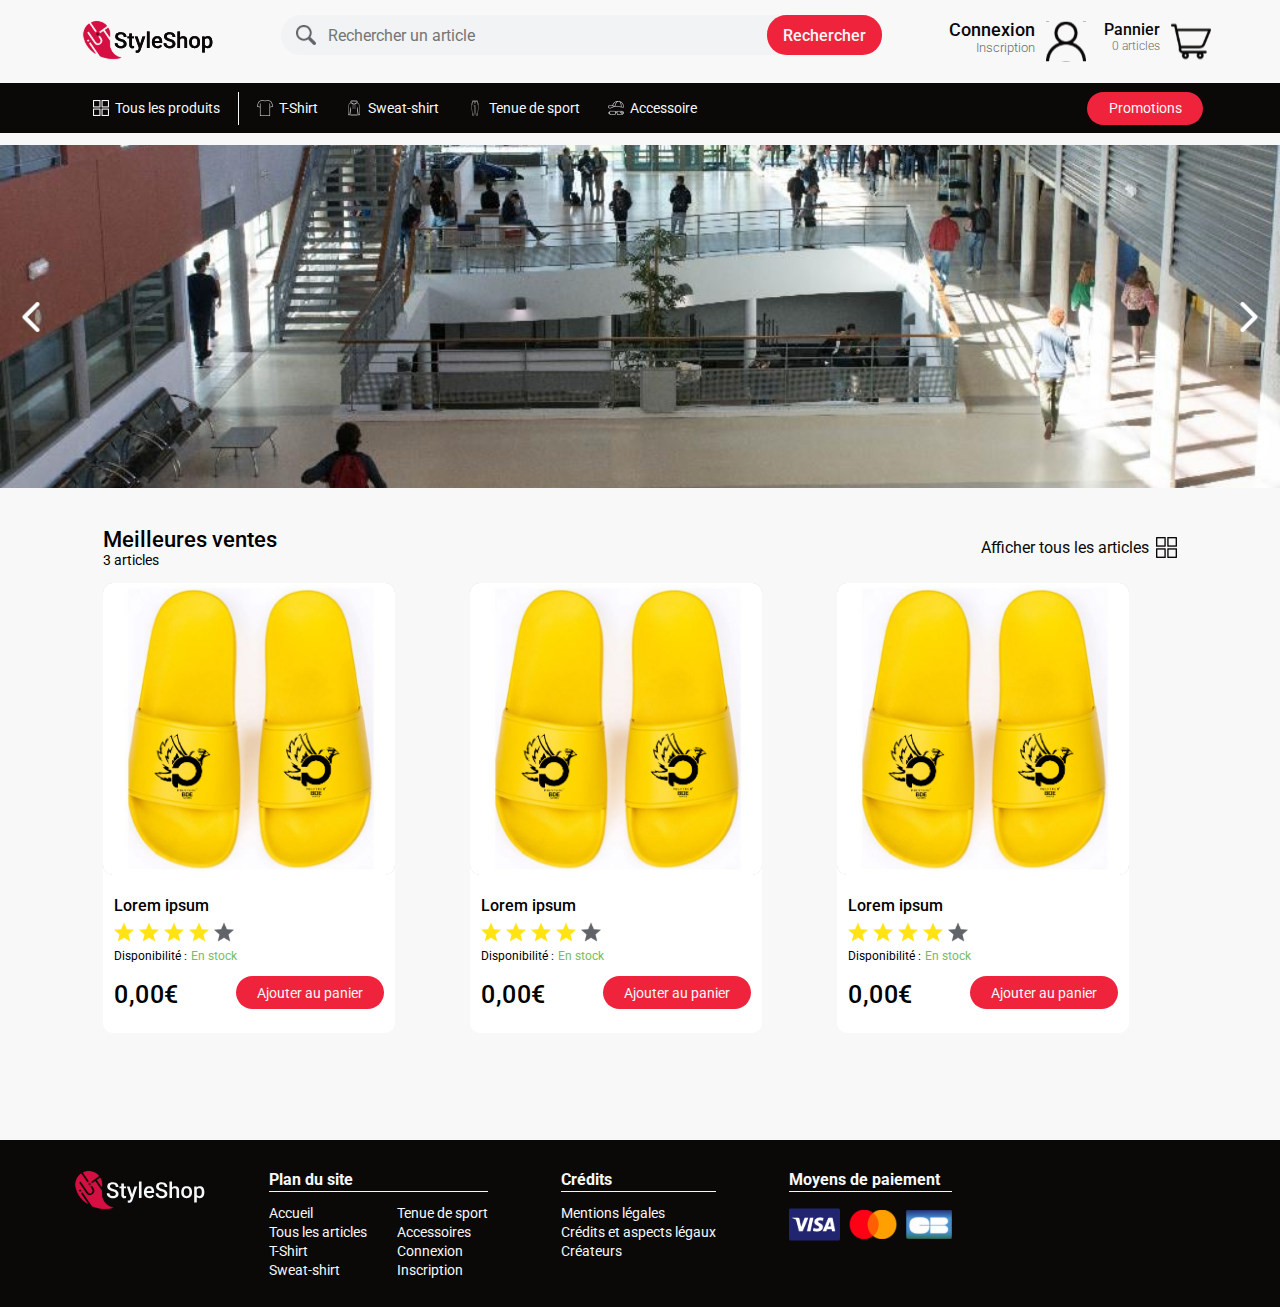
==== index.html @ cb9020a0 "Correction" ====
<!DOCTYPE html>
<html lang="fr">
<head>
    <meta charset="UTF-8">
    <meta http-equiv="X-UA-Compatible" content="IE=edge">
    <meta name="viewport" content="width=device-width, initial-scale=1.0">
    <title>IutStyleShop</title>
    <link rel="stylesheet" href="./styles/variables.css">
    <link rel="stylesheet" href="./styles/general.css">
    <link rel="stylesheet" href="./styles/homePage.css">
    <link rel="stylesheet" href="./styles/carousel.css">
</head>
<body>
    <header>
        <div class="header-top">
            <a class="link-to-home" href="index.html"><img src="assets/images/Header-Image/logo.svg" alt="Image logo"></a>
            <label class="search-bar" for="search"><!-- Search bar -->
                <div>
                    <img alt="Image of loupe" src="assets/images/loupe.svg" class="image-loupe">
                    <input type="text" id="search" name="search" placeholder="Rechercher un article">
                </div>
                <a class="small-size button important-text" id="button-rechercher" href="#">Rechercher</a>
            </label>
            <div>
                <button class="navigation-link-header">
                    <div>
                        <span class="navigation-link-header-title">Connexion</span>
                        <span class="navigation-link-header-desc">Inscription</span>
                    </div>
                    <img alt="Image of user" src="assets/images/user.svg">
                </button>
                <a class="navigation-link-header" href="cart.html">
                    <div id="shopping-cart-text">
                        <span class="navigation-link-header-title">Pannier</span>
                        <span class="navigation-link-header-desc">0 articles</span>
                    </div>
                    <img alt="Image of shopping cart" src="assets/images/Header-Image/panier.svg">
                </a>
            </div>
        </div>
        <div class="header-down">
            <div class="header-down-link">
                <a href="all-products/">
                    <img src="assets/images/Header-Image/grid.svg" alt="grid">
                    <span>Tous les produits</span>
                </a>
                <img src="assets/images/Header-Image/line.svg" alt="horizontal-line" class="horizontal-line">
                <a>
                    <img src="assets/images/Header-Image/t-shirt.svg" alt="t-shirt">
                    <span>T-Shirt</span>
                </a>
                <a>
                    <img src="assets/images/Header-Image/sweatshirt.svg" alt="sweatshirt">
                    <span>Sweat-shirt </span>
                </a>
                <a>
                    <img src="assets/images/Header-Image/jogger-pants.svg" alt="jogger-pants">
                    <span>Tenue de sport</span>
                </a>
                <a>
                    <img src="assets/images/Header-Image/accessories.svg" alt="accessories">
                    <span>Accessoire</span>
                </a>
            </div>
            <a class="small-size button basic-text" href="#">Promotions</a>
        </div>
    </header>
    <!-- Carrousel -->
    <section class="carousel">
        <a class="prev"><img src="assets/icons/arrow.png" alt="Previous button"></a>
        <figure class="carousel-images">
            <img src="assets/images/img1.jpg" alt="1 image">
            <img src="assets/images/img2.jpg" alt="2 image">
            <img src="assets/images/img3.jpg" alt="3 image">
        </figure>
        <a class="next"><img src="assets/icons/arrow.png" alt="Next button"></a>
    </section>
    <!-- Section products -->
    <section id="bestsellers-section">
        <div id="header-products">
            <!-- Section title -->
            <div class="section-title">
                <span class="section-title-name">Meilleures ventes</span>
                <span class="section-title-results">3 articles</span>
            </div>
            <!-- Btn 'All products' -->
            <a class="header-products-btn" href="all-products/">
                Afficher tous les articles
                <img src="assets/icons/grid.png" alt="Grid">
            </a>
        </div>
        <div id="products">
            <!-- Article 1 -->
            <div class="boite_article">
                <img class="image" src="assets/articles/claquettes/claquettes.png" alt="Claquettes">
                <div class="bas_article">
                    <div class="medium-important-text">Lorem ipsum</div>
                    <div class="stars">
                        <img alt="Etoile Jaune" src="assets/icons/marquer-comme-star-preferee.svg">
                        <img alt="Etoile Jaune" src="assets/icons/marquer-comme-star-preferee.svg">
                        <img alt="Etoile Jaune" src="assets/icons/marquer-comme-star-preferee.svg">
                        <img alt="Etoile Jaune" src="assets/icons/marquer-comme-star-preferee.svg">
                        <img alt="Etoile Gris" src="assets/icons/marquer-comme-star-pas-preferee.svg">
                    </div>
                    <div class="availablity">
                        <div class="small-text">Disponibilité :</div>
                        <div class="small-text green">En stock</div>
                    </div>
                    <div class="price-btn">
                        <div class="price">0,00€</div>
                        <a class="button medium-size basic-text" href="#">Ajouter au panier</a>
                    </div>
                </div>
            </div>
            <!-- Article 2 -->
            <div class="boite_article">
                <img class="image" src="assets/articles/claquettes/claquettes.png" alt="Claquettes">
                <div class="bas_article">
                    <div class="medium-important-text">Lorem ipsum</div>
                    <div class="stars">
                        <img alt="Etoile Jaune" src="assets/icons/marquer-comme-star-preferee.svg">
                        <img alt="Etoile Jaune" src="assets/icons/marquer-comme-star-preferee.svg">
                        <img alt="Etoile Jaune" src="assets/icons/marquer-comme-star-preferee.svg">
                        <img alt="Etoile Jaune" src="assets/icons/marquer-comme-star-preferee.svg">
                        <img alt="Etoile Gris" src="assets/icons/marquer-comme-star-pas-preferee.svg">
                    </div>
                    <div class="availablity">
                        <div class="small-text">Disponibilité :</div>
                        <div class="small-text green">En stock</div>
                    </div>
                    <div class="price-btn">
                        <div class="price">0,00€</div>
                        <a class="button medium-size basic-text" href="#">Ajouter au panier</a>
                    </div>
                </div>
            </div>
            <!-- Article 3 -->
            <div class="boite_article">
                <img class="image" src="assets/articles/claquettes/claquettes.png" alt="Claquettes">
                <div class="bas_article">
                    <div class="medium-important-text">Lorem ipsum</div>
                    <div class="stars">
                        <img alt="Etoile Jaune" src="assets/icons/marquer-comme-star-preferee.svg">
                        <img alt="Etoile Jaune" src="assets/icons/marquer-comme-star-preferee.svg">
                        <img alt="Etoile Jaune" src="assets/icons/marquer-comme-star-preferee.svg">
                        <img alt="Etoile Jaune" src="assets/icons/marquer-comme-star-preferee.svg">
                        <img alt="Etoile Gris" src="assets/icons/marquer-comme-star-pas-preferee.svg">
                    </div>
                    <div class="availablity">
                        <div class="small-text">Disponibilité :</div>
                        <div class="small-text green">En stock</div>
                    </div>
                    <div class="price-btn">
                        <div class="price">0,00€</div>
                        <a class="button medium-size basic-text" href="#">Ajouter au panier</a>
                    </div>
                </div>
            </div>        
        </div>
    </section>
    <!-- Footer -->
    <footer>
        <img id="footer-logo" src="assets/icons/logo.svg" alt="IUTStyleShop logo">
        <!-- Sitemap -->
        <div class="footer-box-container">
            <h3 class="footer-box-title">Plan du site</h3>
            <div class="footer-box">
                <ul>
                    <li><a href="#">Accueil</a></li>
                    <li><a href="all-products/">Tous les articles</a></li>
                    <li><a href="#">T-Shirt</a></li>
                    <li><a href="#">Sweat-shirt</a></li>
                </ul>
                <ul>
                    <li><a href="#">Tenue de sport</a></li>
                    <li><a href="#">Accessoires</a></li>
                    <li><a href="#">Connexion</a></li>
                    <li><a href="#">Inscription</a></li>
                </ul>
            </div>
        </div>
        <!-- Credit -->
        <div class="footer-box-container">
            <h3 class="footer-box-title">Crédits</h3>
            <div class="footer-box">
                <ul>
                    <li><a href="#">Mentions légales</a></li>
                    <li><a href="#">Crédits et aspects légaux</a></li>
                    <li><a href="#">Créateurs</a></li>
                </ul>
            </div>
        </div>
        <!-- Payment methods -->
        <div class="footer-box-container">
            <h3 class="footer-box-title">Moyens de paiement</h3>
            <div class="footer-box">
                <div id="payment-methods-images">
                    <img src="assets/icons/visa.svg" alt="Visa logo">
                    <img src="assets/icons/mastercard.svg" alt="Mastercard logo">
                    <img src="assets/icons/card.svg" alt="CB logo">    
                </div>
            </div>
        </div>
    </footer>
</body>
<script src="./scripts/carousel.js"></script>
</html>
---- styles/variables.css ----
:root {
    /* Colors */
    --black: #0A0908;
    --dark-grey: #606368;
    --grey: #656D70;
    --green: #78BC61;
    --white: #F6F7F9;
    --red: #EF233C;
    --background : #F8F8F8;
    /* Fonts */
    font-size: 12px; /* Default size */
    --very-small : 1em;
    --small : 1.167em;
    --medium: 1.333em;
    --big: 1.833em;
}
---- styles/general.css ----
/* Font */
/* Roboto */
@import url('https://fonts.googleapis.com/css2?family=Roboto:ital,wght@0,100;0,300;0,400;0,500;0,700;0,900;1,100;1,300;1,400;1,500;1,700;1,900&display=swap');

/* General */
*{
    margin: 0;
    padding: 0;
    box-sizing: border-box;
}

body{
    background-color: var(--background);
    font-family: 'Roboto', sans-serif;
    min-height: 100vh;
}

/* Header */
header{
    width: 100%;
}

/*Start search-bar*/
.search-bar{
    display: flex;
    flex-direction: row;
    justify-content: space-between;
    background-color: #F1F3F4;
    border-radius: 20px;
    align-items: center;
    flex-grow: 1;
    height: fit-content;
}

.search-bar div:first-child{
    display: flex;
    align-items: center;
    width:100%;
    gap : 12px;
    padding: 10px 15px;
}
.search-bar div:first-child input , .search-bar div:first-child input:focus {
    font-family: 'Roboto';
    display: flex;
    font-size: var(--medium);
    font-weight: 400;

    width: 100%;

    border: none;
    background: none;
    outline:  none;
}

.image-loupe{
    width: 20px;
    -webkit-user-select: none;
    user-select: none;
}

#recherche-button{
    height: 100%;

}

/*End search-bar*/


/*---------------------------navigation-link-header----------------------------------*/
.navigation-link-header-title{
    font-family: 'Roboto';
    font-weight: 500;
    font-size: var(--medium);

    color: var(--black);
}

.navigation-link-header-desc{
    font-family: 'Roboto';
    font-weight: 300;
    font-size: var(--very-small);

    color: var(--grey);
}


.link-to-home{
    background: none;
    border:none;

    -webkit-user-select: none;
    user-select: none;
    padding: 5px;
    transition: filter 0.1s;

    cursor: pointer;
}

.navigation-link-header{
    display: flex;
    flex-direction: row;
    gap: 11px;

    background: none;
    border: none;
    text-decoration:none;
    transition: filter 0.1s;
    padding: 5px;

    cursor: pointer;
}

.navigation-link-header:hover, .link-to-home:hover{
    filter: opacity(0.7);
}

.navigation-link-header:active, .link-to-home:active{
    filter: opacity(0.4);
}

.navigation-link-header div{
    display: flex;
    flex-direction: column;
    text-align: end;
}

.navigation-link-header img{
    width: 40px;
}
/* Button */

#button-rechercher{
    max-width: 114px;
    height: 40px;
    border-radius: 19.5px;
}

/*text*/
.important-text{
    font-weight: 500;
    font-size: var(--medium);
    color: var(--white);
    line-height: 19px;
}

.basic-text{
    color: var(--white);
    font-size: var(--small);
}
.button{
    display: flex;
    padding: 0 16px;
    width: 100%;
    min-width: max-content;
    height: 33px;
    background-color: var(--red);
    border-radius:16.5px;
    cursor: pointer;
    justify-content: center;
    align-items: center;
    text-align: center;
    text-decoration: none;
    transition: filter 0.2s;
}
.button:hover{
    filter: brightness(0.8);
}
.button:active{
    filter: brightness(0.6);
}
.small-size{
    max-width:116px;
}
.medium-size{
    max-width:148px;
}

.big-size{
    max-width: 867px;
}

/*Article*/

.boite_article{
    display: flex;
    background: #FFFFFF;
    border-radius: 10px;
    max-width: 292px;
    width: 100%;
    flex-direction: column;
}

.boite_article .image{
    height: 292px;
    background: #D9D9D9;
    border-radius: 10px;
    margin-bottom: 7px;
    -webkit-user-select: none;
    user-select: none;
    cursor: pointer;
}

/*Article_panier*/
.article_rectangle{
    background: #FFFFFF;
    border-radius: 10px;
    width: 100%;
    height: 119px;
    display: flex;
    align-items: center;
}

.image_article_panier{
    background: #D9D9D9;
    border-radius: 10px;
    width:100%;
    height: 118px;
    display: flex;
    justify-content: flex-start;
}

.dispo_rect_article{
    padding-top: 25px;
    padding-left: 25px;
    padding-bottom: 38px;
    padding-right: 221px;
    display: flex;
    flex-direction: column;
    gap:4px;
}

.clickable{
    cursor:pointer
}


.quantity-size{
    max-width: 49px;
}

select {
    position : relative;
    appearance: none;
    background-color: transparent;
    background-image: url("data:image/svg+xml,%3Csvg xmlns='http://www.w3.org/2000/svg' width='8' height='8' viewBox='0 0 8 8'%3E%3Cpath d='M4 5L0 0h8L4 5z'/%3E%3C/svg%3E");
    background-repeat: no-repeat;
    background-position-x: calc(100% - 30%);
    background-position-y: 60%;
    border: none;
    -webkit-appearance: none;
    -moz-appearance: none;
    height: 21px;
    width: 100%;
    padding-left: 12px;
    padding-right: 8px;
    padding-top: 2px;
    padding-bottom: 3px;
    border: 1px solid var(--dark-grey);
    border-radius: 10.5px;
    display: flex;
    justify-content: center;
    align-items: center;
    font-weight: 400;
    font-size: 14px;
    line-height: 16px;
    color: var(--dark-grey);
    outline: none;
}


select:hover {
    box-shadow: 0px 0px 10px rgba(0, 0, 0, 0.5);
}

.price2{
    font-weight: 600;
    font-size: 22px;
    line-height: 26px;
    color: var(--dark-grey);
    padding-left: 74px;
    display: flex;
    justify-content: center;
    align-items: center;
}

.cross{
    padding-left: 74px;
    padding-right: 25px;
    display: flex;
    align-items:center;
    justify-content: center;
}
/*-------------------------------------------------------------*/

.header-down{
    background-color: var(--black);
    display: flex;
    flex-direction: row;
    justify-content: space-between;
    align-items: center;
    gap: 6px;
    padding: 1px 77px 1px 77px;
}


.header-down-link{
    display: flex;
    flex-direction: row;
    gap: 8px;
    align-items: center;
    padding: 6px;
}

.header-down div a{
    background: none;
    border: none;

    display: flex;
    flex-direction: row;
    padding: 10px;
    gap: 6px;

    text-decoration:none;
    transition: filter 0.1s;

    cursor: pointer;
}

.header-down div a:hover{
    filter: brightness(0.8)
}

.header-down div a:active{
    filter: brightness(0.6)
}



.header-down div a span{
    color: var(--white);

    font-family: 'Roboto';
    font-weight: 400;
    font-size: 14px;
}

.header-down div a img{
    height: 16px;
    width: 16px;
}

.horizontal-line{
    height : 33px;
}

/*-------------------------------------------------------------*/

.header-top{
    display: flex;
    flex-direction: row;
    gap: 62px;

    padding: 15px 64px 15px 77px;
    
}

.header-top div:last-child{
    display: flex;
    flex-direction: row;
    gap: 8px;
}


.medium-important-text{
    font-size: var(--medium);
    font-weight: 500;
}

.bas_article{
    padding-left: 11px;
    padding-right: 11px;
    padding-top: 14px;
    padding-bottom: 24px;
    display: flex;
    flex-direction: column;
    gap: 7px;
    cursor: pointer;
}

.stars{
    gap: 5px;
    display: flex;
    flex-direction: row;
    align-items: center;
}
.stars img{
    -webkit-user-select: none;
    user-select: none;
}

.availablity{
    display: flex;
    flex-direction: row;
    gap: 4px;;
}

.price{
    font-weight: 500;
    font-size: 25px;
    line-height: 29px;
    letter-spacing: 0.02em;
}

.green{
    color: var(--green);
}

.dark-grey{
    color:var(--dark-grey);
}

.price-btn{
    margin-top: 6px;
    display: flex;
    flex-direction: row;
    align-items: end;
    gap: 57px;
}

/* Section title and header-products */
#header-products{
    display: flex;
    flex-direction: row;
    justify-content: space-between;
}
.header-products-btn{
    display: flex;
    text-decoration: none;
    gap: 7px;
    align-items: center;
    font-size: var(--medium);
    color: var(--black);
    text-align: end;
    transition: filter 0.2s;
}
.header-products-btn:hover{
    filter: invert(43%) sepia(13%) saturate(211%) hue-rotate(150deg) brightness(94%) contrast(90%);
}

.section-title{
    display: flex;
    flex-direction: column;
}
.section-title-name{
    font-size: var(--big);
    font-weight: 500;
    width: max-content;
}
.section-title-results{
    font-size: var(--small);
}

/* Footer */
footer{
    padding: 30px 74px;
    background-color: var(--black);
    display: flex;
    color: var(--white);
    width: 100%;
    bottom: 0;
    gap: 4.69%;
}
#footer-logo{
    align-self: baseline;
}
.footer-box-container{
    margin: 0 10px;
    width: max-content;
}
.footer-box-title{
    font-size: var(--medium);
    font-weight: medium;
    margin-bottom: 2px;
}
.footer-box{
    display: flex;
    flex-flow: row nowrap;
    justify-content: space-between;
    align-items: center;
    border-top: 1px solid var(--white);
    padding-top: 7px;  
    gap: 30px;
}
.footer-box ul{
    gap: 5px;
    display: flex;
    flex-direction: column;
    margin-top: 7px;
}
.footer-box li{
    list-style: none;
    width: 100%;
    display: flex;
    line-height: var(--small);
}
.footer-box li a{
    font-size: var(--small);
    text-decoration: none;
    color: var(--white);
    width: 100%;
    white-space: nowrap;
}
.footer-box li a:hover{
    text-decoration: underline;
}
#payment-methods-images{
    display: flex;
    flex-direction: row;
    align-items: center;
    gap: 7px;
}
/* max-width: 1005px Footer */
@media screen and (max-width: 1005px) {
    footer{
        padding: 30px 5%;
        gap: 0;
        justify-content: space-between;
    }
}

/* Media Queries Mobile */
@media screen and (max-width: 768px) {
    /* Header */
    .header-top{
        flex-direction: row;
        flex-wrap: wrap;
        gap: 15px;
        padding: 10px 15px;
    }
    .header-down{
        padding: 0;
        overflow-x: scroll;
    }
    .header-down a {
        width: max-content;
    }
    .header-down img{
        display: none;
    }
    #shopping-cart-text{
        display: none;
    }
    .navigation-link-header{
        gap: 5px;
    }
    .search-bar{
        order: 3;
    }
    .link-to-home{
        height: 40px;
        width: max-content;
    }
    .link-to-home img{
        height: 100%;
    }
    .header-top div:last-child{ 
        margin: 0 0 0 auto;
        height: 40px;
        gap: 0;
    }
    .navigation-link-header img{
        height: 100%;
    }
    .navigation-link-header-title{
        font-size: var(--small);
    }
    .navigation-link-header-desc{
        font-size: var(--very-small);
    }
    /* Footer */
    footer{
        gap: 25px;
        flex-wrap: wrap;
        justify-content: flex-start;
    }
    /* Products title */
    .header-products-btn{
        font-size: var(--very-small);
    }
    .section-title-name{
        font-size: var(--medium);
    }
    .section-title-results{
        font-size: var(--very-small);
    }
}
---- styles/homePage.css ----
/* Header */
header{
    margin-bottom: 12px;
}

/* bestsellers-section */
#bestsellers-section{
    margin: 39px auto 107px auto;
    padding: 0 25px;
    max-width: 1124px;
}


/* Products */
#products{
    display: flex;
    flex-direction: row;
    flex-wrap: wrap;
    margin-top: 15px;
    gap: 20px 7%;
}

/* Mobile */
@media screen and (max-width: 768px) {
    #products{
        justify-content: center;
    }
}
---- styles/carousel.css ----
/* Carousel */
.carousel{
    width: 100%; /* width of the parent element */
    height: 343px; /* height of the parent element */
    display: flex;
    justify-content: center;
    align-items: center;
    overflow: hidden;
    position: relative;
    -webkit-user-select : none;
    user-select: none;
}
/* Images */
.carousel-images{
    width: 100%;
    height: 100%;
    display: flex;
    transition: transform 0.5s;
}
.carousel-images img{
    min-width: 100%;
    object-fit: cover;
    object-position: center;
}
/* Buttons */
.prev, .next{
    position: absolute;
    z-index: 1;
    width: 50px;
    height: 50px;
    cursor: pointer;
    padding: 10px;
    border-radius: 50%;
    transition: background-color 0.1s;
    /* FILTER TO CHANGE BUTTON COLOR */
    filter: none;
}

.prev:hover, .next:hover{
    /* HOVER COLOR */
    background-color: rgba(156, 150, 150, 0.682); 
}

.prev img, .next img{
    width: 100%;
    height: 100%;
    object-fit: contain;
    object-position: center;
    transition: all 0.5s ease-in-out;
}
.prev{
    left: 0.5%;
    transform: rotate(90deg);
}
.next{
    right: 0.5%;
    transform: rotate(-90deg);
}
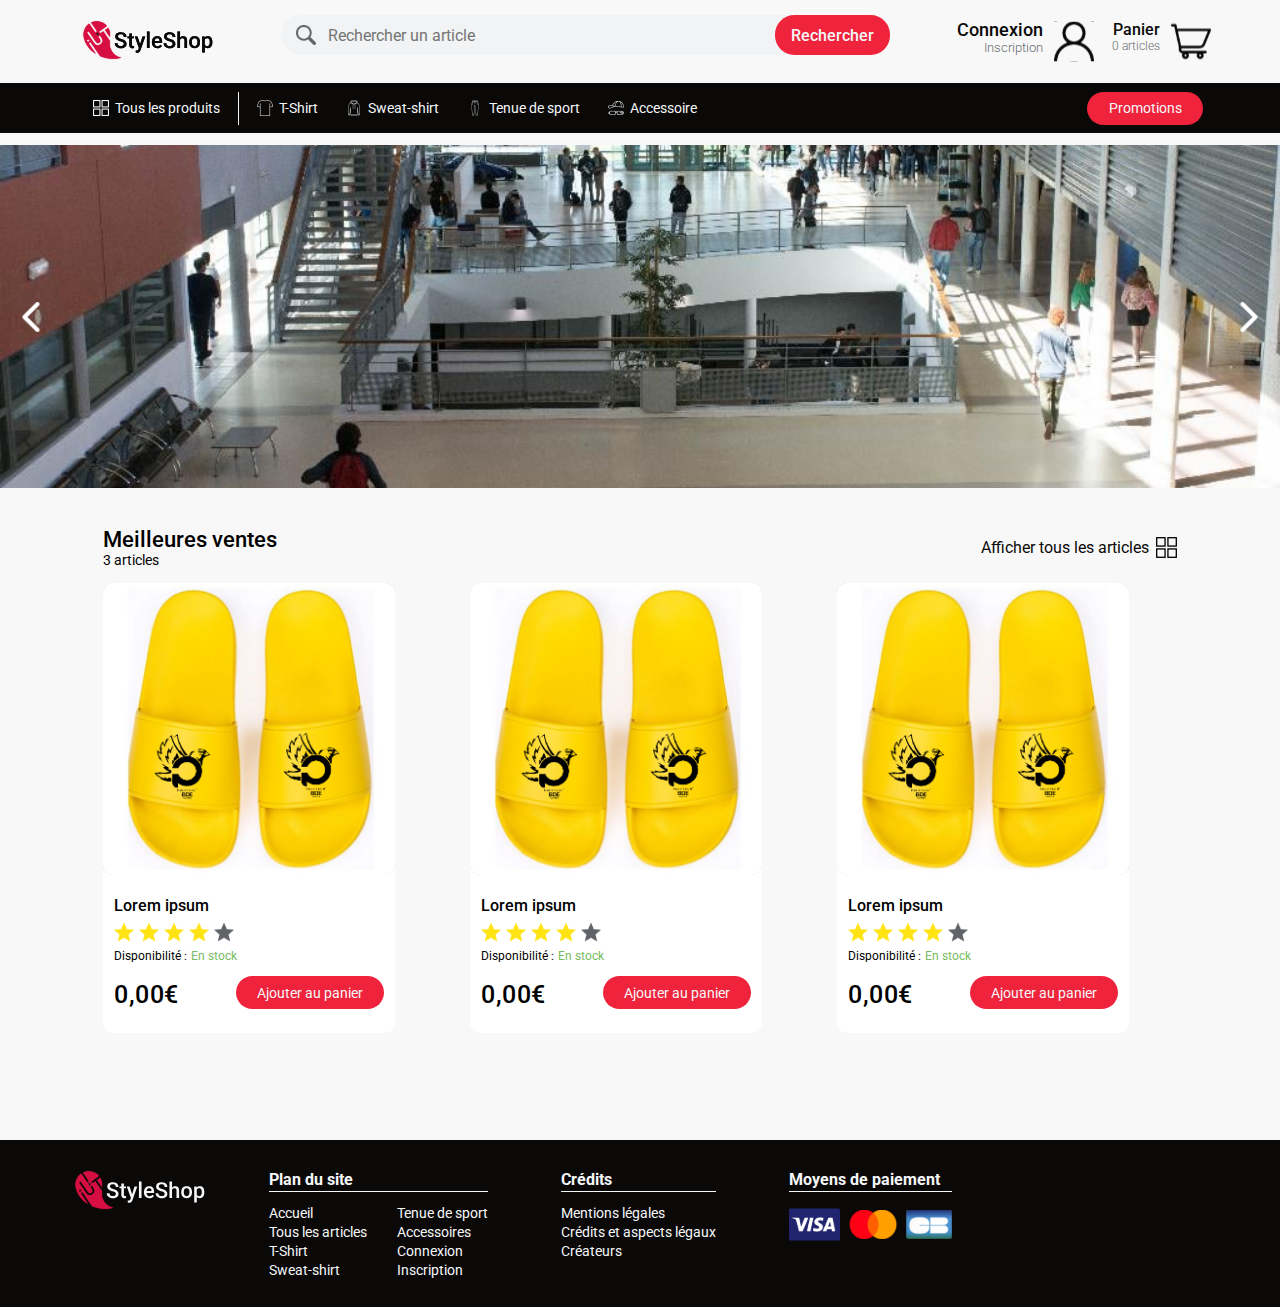
==== commit 21ecfeb8: "Changement fichiers" ====
--- a/index.html
+++ b/index.html
@@ -29,9 +29,9 @@
                     </div>
                     <img alt="Image of user" src="assets/images/user.svg">
                 </button>
-                <a class="navigation-link-header" href="cart.html">
+                <a class="navigation-link-header" href="card/">
                     <div id="shopping-cart-text">
-                        <span class="navigation-link-header-title">Pannier</span>
+                        <span class="navigation-link-header-title">Panier</span>
                         <span class="navigation-link-header-desc">0 articles</span>
                     </div>
                     <img alt="Image of shopping cart" src="assets/images/Header-Image/panier.svg">
@@ -45,19 +45,19 @@
                     <span>Tous les produits</span>
                 </a>
                 <img src="assets/images/Header-Image/line.svg" alt="horizontal-line" class="horizontal-line">
-                <a>
+                <a href="all-products/t-shirt/">
                     <img src="assets/images/Header-Image/t-shirt.svg" alt="t-shirt">
                     <span>T-Shirt</span>
                 </a>
-                <a>
+                <a href="all-products/sweatshirt/">
                     <img src="assets/images/Header-Image/sweatshirt.svg" alt="sweatshirt">
                     <span>Sweat-shirt </span>
                 </a>
-                <a>
+                <a href="all-products/sportswear/">
                     <img src="assets/images/Header-Image/jogger-pants.svg" alt="jogger-pants">
                     <span>Tenue de sport</span>
                 </a>
-                <a>
+                <a href="all-products/accessories/">
                     <img src="assets/images/Header-Image/accessories.svg" alt="accessories">
                     <span>Accessoire</span>
                 </a>
@@ -168,12 +168,12 @@
                 <ul>
                     <li><a href="#">Accueil</a></li>
                     <li><a href="all-products/">Tous les articles</a></li>
-                    <li><a href="#">T-Shirt</a></li>
-                    <li><a href="#">Sweat-shirt</a></li>
+                    <li><a href="all-products/t-shirt/">T-Shirt</a></li>
+                    <li><a href="all-products/sweatshirt/">Sweat-shirt</a></li>
                 </ul>
                 <ul>
-                    <li><a href="#">Tenue de sport</a></li>
-                    <li><a href="#">Accessoires</a></li>
+                    <li><a href="all-products/sportswear/">Tenue de sport</a></li>
+                    <li><a href="all-products/accessories/">Accessoires</a></li>
                     <li><a href="#">Connexion</a></li>
                     <li><a href="#">Inscription</a></li>
                 </ul>
--- a/styles/general.css
+++ b/styles/general.css
@@ -15,6 +15,9 @@
     min-height: 100vh;
 }
 
+main{
+}
+
 /* Header */
 header{
     width: 100%;
@@ -147,6 +150,41 @@
     color: var(--white);
     font-size: var(--small);
 }
+
+.produits-type-text{
+    font-weight: 600;
+    font-size: var(--big);
+    line-height: 26px;
+}
+
+.produits-type-small-text{
+    font-weight: 400;
+    font-size: var(--medium);
+    line-height: 19px;
+}
+
+.payment-title-text{
+    font-weight: 600;
+    font-size: var(--medium);
+    line-height: 19px;
+}
+
+.payment-schearch-text{
+    font-weight: 400;
+    font-size: var(--very-small);
+    line-height: 14px;
+}
+
+.payment-text{
+    font-weight: 400;
+    font-size: var(--small);
+    line-height: 16.41px;
+}
+
+.text-weight-price{
+    font-weight: 500;
+}
+
 .button{
     display: flex;
     padding: 0 16px;
@@ -198,6 +236,7 @@
     -webkit-user-select: none;
     user-select: none;
     cursor: pointer;
+    object-fit: contain;
 }
 
 /*Article_panier*/
@@ -219,14 +258,20 @@
     justify-content: flex-start;
 }
 
+.informations-article{
+    display: grid;
+    width: 100%;
+    grid-template-columns: 1fr 17% 18% 6.5%;
+    align-items: center;
+    justify-content: flex-start;
+}
+
 .dispo_rect_article{
+    padding-left: 25px;
     padding-top: 25px;
-    padding-left: 25px;
     padding-bottom: 38px;
-    padding-right: 221px;
     display: flex;
     flex-direction: column;
-    gap:4px;
 }
 
 .clickable{
@@ -238,7 +283,7 @@
     max-width: 49px;
 }
 
-select {
+.quantity-size {
     position : relative;
     appearance: none;
     background-color: transparent;
@@ -251,44 +296,38 @@
     -moz-appearance: none;
     height: 21px;
     width: 100%;
-    padding-left: 12px;
-    padding-right: 8px;
-    padding-top: 2px;
-    padding-bottom: 3px;
+    padding: 2px 8px 3px 12px;
     border: 1px solid var(--dark-grey);
     border-radius: 10.5px;
-    display: flex;
-    justify-content: center;
-    align-items: center;
     font-weight: 400;
-    font-size: 14px;
+    font-size: var(--small);
     line-height: 16px;
     color: var(--dark-grey);
     outline: none;
-}
-
-
-select:hover {
-    box-shadow: 0px 0px 10px rgba(0, 0, 0, 0.5);
+    transition: 0.2s border;
+}
+
+
+.quantity-size:hover {
+    border: 1px solid var(--red);
 }
 
 .price2{
     font-weight: 600;
-    font-size: 22px;
+    font-size: var(--big);
     line-height: 26px;
     color: var(--dark-grey);
-    padding-left: 74px;
-    display: flex;
-    justify-content: center;
-    align-items: center;
 }
 
 .cross{
-    padding-left: 74px;
-    padding-right: 25px;
+    margin: 0 25px 0 auto;
     display: flex;
     align-items:center;
     justify-content: center;
+    padding: 5px;
+}
+.cross:hover{
+    filter: invert(15%) sepia(100%) saturate(4162%) hue-rotate(347deg) brightness(114%) contrast(87%);
 }
 /*-------------------------------------------------------------*/
 
@@ -341,7 +380,7 @@
 
     font-family: 'Roboto';
     font-weight: 400;
-    font-size: 14px;
+    font-size: var(--small);
 }
 
 .header-down div a img{
@@ -374,6 +413,8 @@
 .medium-important-text{
     font-size: var(--medium);
     font-weight: 500;
+    cursor: pointer;
+    width: max-content; 
 }
 
 .bas_article{
@@ -384,7 +425,6 @@
     display: flex;
     flex-direction: column;
     gap: 7px;
-    cursor: pointer;
 }
 
 .stars{
@@ -413,6 +453,10 @@
 
 .green{
     color: var(--green);
+}
+
+.grey{
+    color:var(--grey)
 }
 
 .dark-grey{
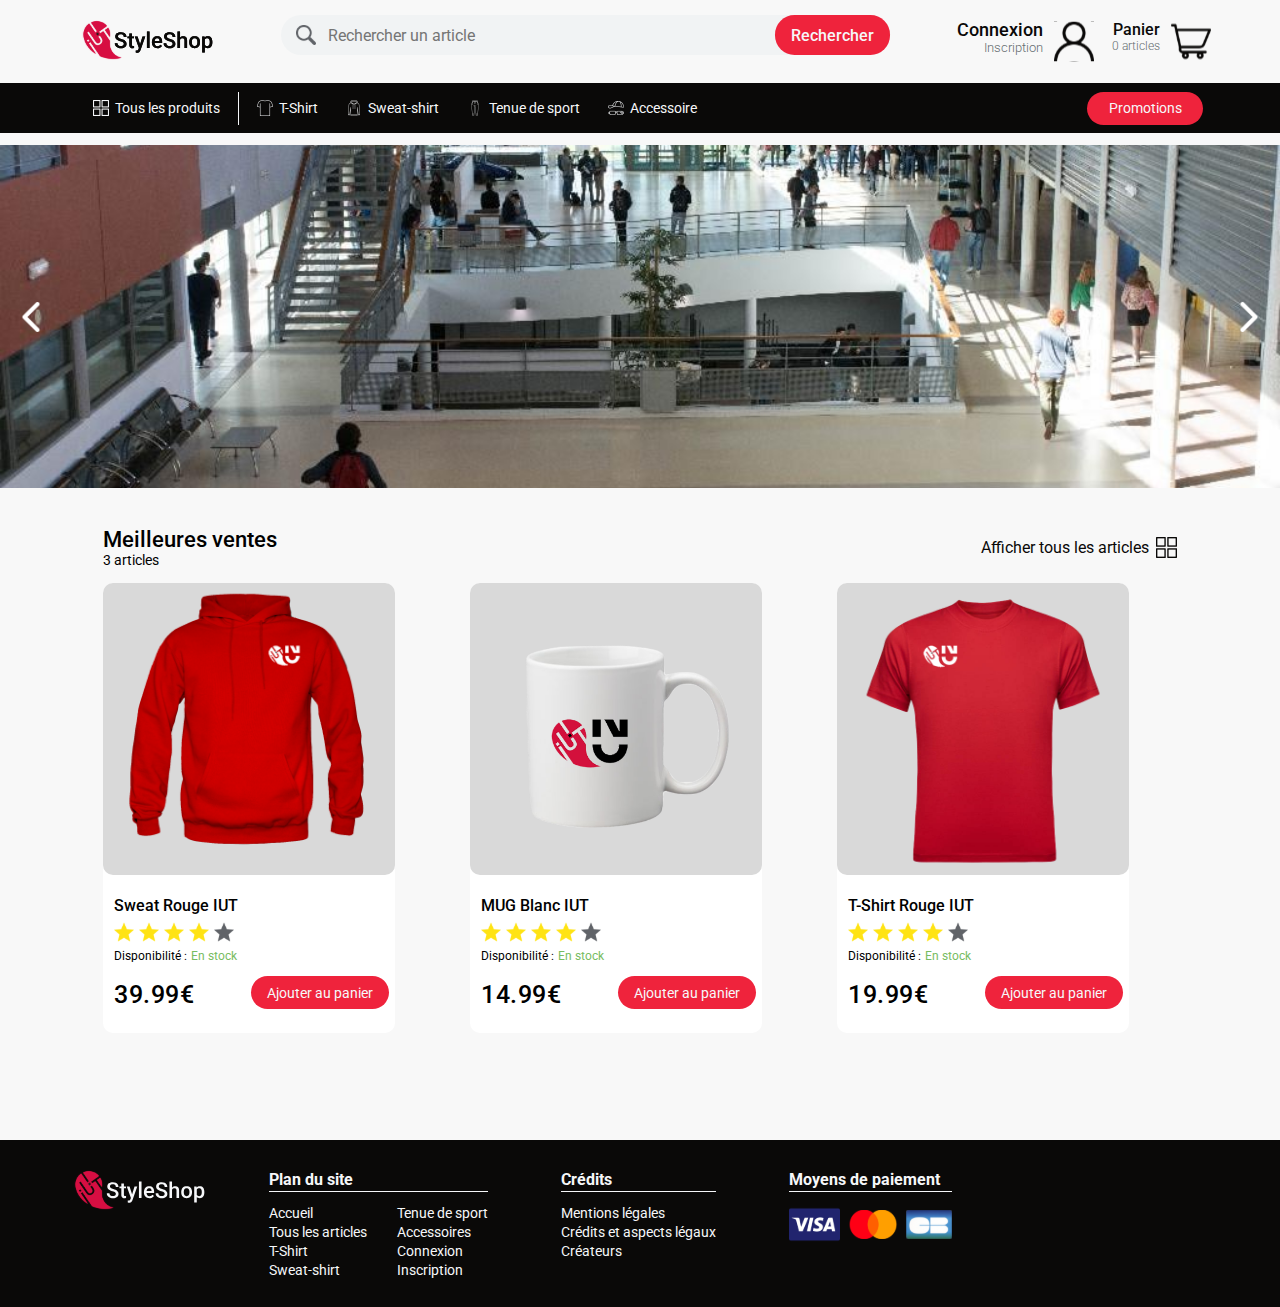
==== commit 8d86d3ef: "Nouveaux Produits HomePage" ====
--- a/index.html
+++ b/index.html
@@ -91,71 +91,44 @@
         </div>
         <div id="products">
             <!-- Article 1 -->
-            <div class="boite_article">
-                <img class="image" src="assets/articles/claquettes/claquettes.png" alt="Claquettes">
-                <div class="bas_article">
-                    <div class="medium-important-text">Lorem ipsum</div>
-                    <div class="stars">
-                        <img alt="Etoile Jaune" src="assets/icons/marquer-comme-star-preferee.svg">
-                        <img alt="Etoile Jaune" src="assets/icons/marquer-comme-star-preferee.svg">
-                        <img alt="Etoile Jaune" src="assets/icons/marquer-comme-star-preferee.svg">
-                        <img alt="Etoile Jaune" src="assets/icons/marquer-comme-star-preferee.svg">
-                        <img alt="Etoile Gris" src="assets/icons/marquer-comme-star-pas-preferee.svg">
-                    </div>
-                    <div class="availablity">
-                        <div class="small-text">Disponibilité :</div>
-                        <div class="small-text green">En stock</div>
-                    </div>
-                    <div class="price-btn">
-                        <div class="price">0,00€</div>
-                        <a class="button medium-size basic-text" href="#">Ajouter au panier</a>
-                    </div>
+            <div id="sweatshirt_iut_rouge" class="boite_article"> 
+                <img class="image" src="../../products/sweatshirt_iut_rouge/image1.png" alt="Claquettes">
+                <div class="bas_article"><div class="medium-important-text product-btn">Sweat Rouge IUT</div>
+                <div class="stars"><img alt="Etoile Jaune" src="../../assets/icons/marquer-comme-star-preferee.svg">
+                    <img alt="Etoile Jaune" src="../../assets/icons/marquer-comme-star-preferee.svg">
+                    <img alt="Etoile Jaune" src="../../assets/icons/marquer-comme-star-preferee.svg">
+                    <img alt="Etoile Jaune" src="../../assets/icons/marquer-comme-star-preferee.svg">
+                    <img alt="Etoile Gris" src="../../assets/icons/marquer-comme-star-pas-preferee.svg">
+                </div><div class="availablity"><div class="small-text">Disponibilité :</div>
+                <div class="small-text green">En stock</div></div><div class="price-btn">
+                    <div class="price">39.99€</div>
+                    <a class="button medium-size basic-text btn-add-card">Ajouter au panier</a>
                 </div>
             </div>
+            </div>
             <!-- Article 2 -->
-            <div class="boite_article">
-                <img class="image" src="assets/articles/claquettes/claquettes.png" alt="Claquettes">
+            <div id="mug_iut" class="boite_article"> 
+                <img class="image" src="../../products/mug_iut/image1.png" alt="Claquettes">
                 <div class="bas_article">
-                    <div class="medium-important-text">Lorem ipsum</div>
-                    <div class="stars">
-                        <img alt="Etoile Jaune" src="assets/icons/marquer-comme-star-preferee.svg">
-                        <img alt="Etoile Jaune" src="assets/icons/marquer-comme-star-preferee.svg">
-                        <img alt="Etoile Jaune" src="assets/icons/marquer-comme-star-preferee.svg">
-                        <img alt="Etoile Jaune" src="assets/icons/marquer-comme-star-preferee.svg">
-                        <img alt="Etoile Gris" src="assets/icons/marquer-comme-star-pas-preferee.svg">
-                    </div>
-                    <div class="availablity">
-                        <div class="small-text">Disponibilité :</div>
-                        <div class="small-text green">En stock</div>
-                    </div>
-                    <div class="price-btn">
-                        <div class="price">0,00€</div>
-                        <a class="button medium-size basic-text" href="#">Ajouter au panier</a>
-                    </div>
+                <div class="medium-important-text product-btn">MUG Blanc IUT</div>
+                <div class="stars">
+                    <img alt="Etoile Jaune" src="../../assets/icons/marquer-comme-star-preferee.svg">
+                    <img alt="Etoile Jaune" src="../../assets/icons/marquer-comme-star-preferee.svg">
+                    <img alt="Etoile Jaune" src="../../assets/icons/marquer-comme-star-preferee.svg">
+                    <img alt="Etoile Jaune" src="../../assets/icons/marquer-comme-star-preferee.svg">
+                    <img alt="Etoile Gris" src="../../assets/icons/marquer-comme-star-pas-preferee.svg">
+                </div><div class="availablity">
+                    <div class="small-text">Disponibilité :</div>
+                    <div class="small-text green">En stock</div>
+                </div>
+                <div class="price-btn">
+                    <div class="price">14.99€</div>
+                    <a class="button medium-size basic-text btn-add-card">Ajouter au panier</a>
                 </div>
             </div>
-            <!-- Article 3 -->
-            <div class="boite_article">
-                <img class="image" src="assets/articles/claquettes/claquettes.png" alt="Claquettes">
-                <div class="bas_article">
-                    <div class="medium-important-text">Lorem ipsum</div>
-                    <div class="stars">
-                        <img alt="Etoile Jaune" src="assets/icons/marquer-comme-star-preferee.svg">
-                        <img alt="Etoile Jaune" src="assets/icons/marquer-comme-star-preferee.svg">
-                        <img alt="Etoile Jaune" src="assets/icons/marquer-comme-star-preferee.svg">
-                        <img alt="Etoile Jaune" src="assets/icons/marquer-comme-star-preferee.svg">
-                        <img alt="Etoile Gris" src="assets/icons/marquer-comme-star-pas-preferee.svg">
-                    </div>
-                    <div class="availablity">
-                        <div class="small-text">Disponibilité :</div>
-                        <div class="small-text green">En stock</div>
-                    </div>
-                    <div class="price-btn">
-                        <div class="price">0,00€</div>
-                        <a class="button medium-size basic-text" href="#">Ajouter au panier</a>
-                    </div>
-                </div>
-            </div>        
+            </div>
+        <!-- Article 3 -->
+        <div id="tshirt_iut_rouge" class="boite_article"> <img class="image" src="../../products/tshirt_iut_rouge/image1.png" alt="Claquettes"><div class="bas_article"><div class="medium-important-text product-btn">T-Shirt Rouge IUT</div><div class="stars"><img alt="Etoile Jaune" src="../../assets/icons/marquer-comme-star-preferee.svg"><img alt="Etoile Jaune" src="../../assets/icons/marquer-comme-star-preferee.svg"><img alt="Etoile Jaune" src="../../assets/icons/marquer-comme-star-preferee.svg"><img alt="Etoile Jaune" src="../../assets/icons/marquer-comme-star-preferee.svg"><img alt="Etoile Gris" src="../../assets/icons/marquer-comme-star-pas-preferee.svg"></div><div class="availablity"><div class="small-text">Disponibilité :</div><div class="small-text green">En stock</div></div><div class="price-btn"><div class="price">19.99€</div><a class="button medium-size basic-text btn-add-card">Ajouter au panier</a></div></div></div>
         </div>
     </section>
     <!-- Footer -->
@@ -204,4 +177,5 @@
     </footer>
 </body>
 <script src="./scripts/carousel.js"></script>
-</html>+<script src="scripts/all-products.js"></script>
+</html>
--- a/styles/general.css
+++ b/styles/general.css
@@ -256,6 +256,7 @@
     height: 118px;
     display: flex;
     justify-content: flex-start;
+    object-fit: contain;
 }
 
 .informations-article{
